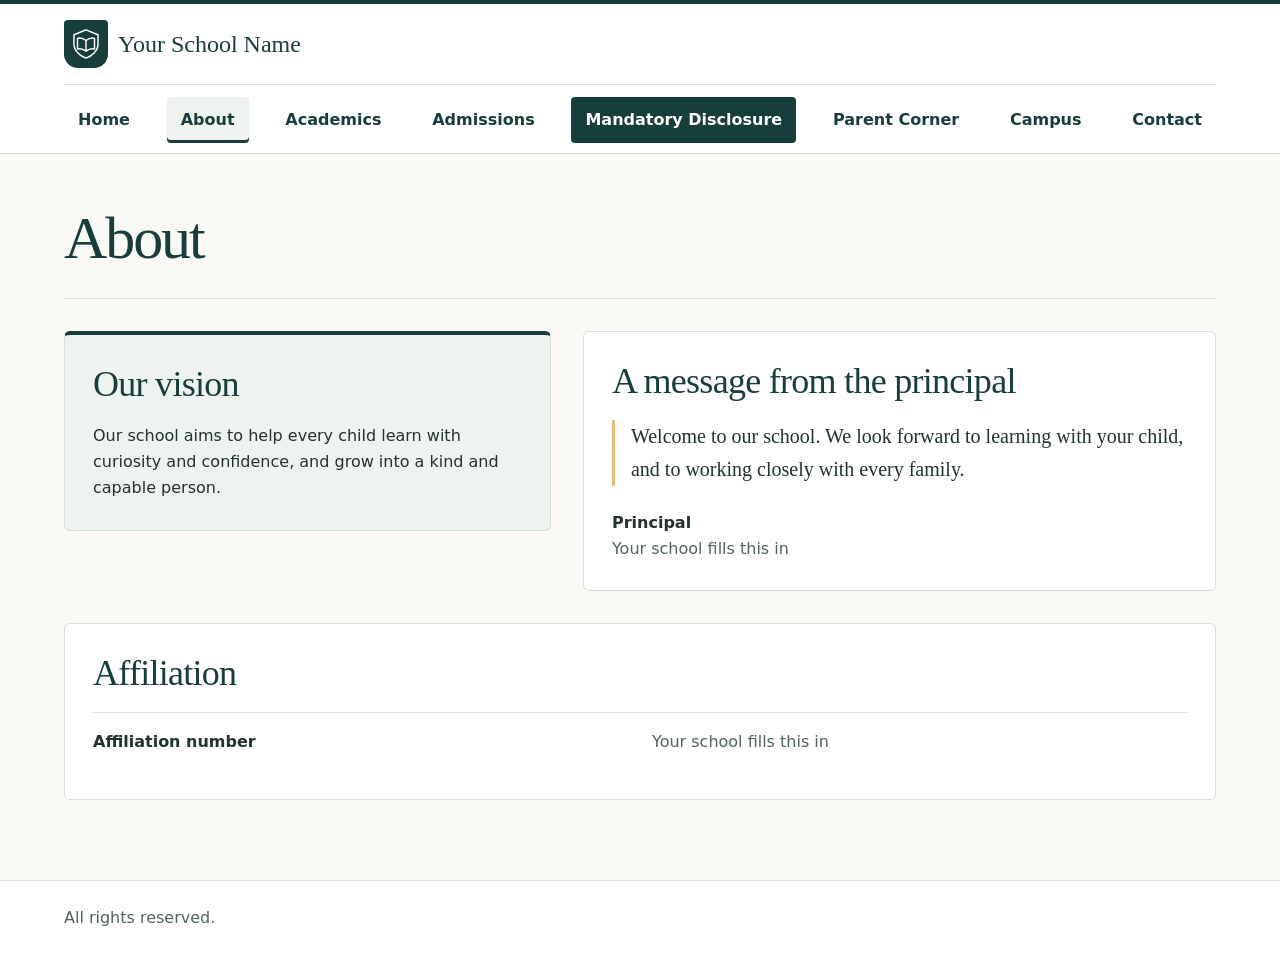
==== about.html @ 36d69636 "Add demo school website" ====
<!doctype html>
<html lang="en">
<head>
  <meta charset="utf-8">
  <meta name="viewport" content="width=device-width, initial-scale=1">
  <meta name="color-scheme" content="light">
  <title></title>
  <link rel="stylesheet" href="styles.css">
  <script src="site-content.js" defer></script>
  <script src="site-config.js" defer></script>
  <script src="site.js" defer></script>
</head>
<body data-page="about">
  <header id="site-header"></header>
  <main id="main-content" tabindex="-1"></main>
  <footer id="site-footer"></footer>
</body>
</html>
---- styles.css ----
* {
  box-sizing: border-box;
}

html {
  font-family: system-ui, -apple-system, BlinkMacSystemFont, "Segoe UI", sans-serif;
  font-size: 16px;
  -webkit-text-size-adjust: 100%;
  color-scheme: light;
}

body {
  margin: 0;
  min-width: 320px;
  min-height: 100vh;
  min-height: 100svh;
  display: flex;
  flex-direction: column;
  background: var(--background);
  color: var(--text);
  font-size: 1rem;
  line-height: 1.65;
}

[hidden] {
  display: none !important;
}

button, input, textarea {
  font: inherit;
}

button, a, summary, input, textarea {
  -webkit-tap-highlight-color: transparent;
}

button, summary {
  cursor: pointer;
}

a {
  color: var(--primary);
  text-underline-offset: 0.2em;
  text-decoration-thickness: 1px;
}

a:hover {
  text-decoration-thickness: 2px;
}

:focus-visible {
  outline: 3px solid var(--primary);
  outline-offset: 4px;
}

h1, h2, h3, h4, h5, p, blockquote, dl, dd {
  margin: 0;
}

h1, h2, h3, h4, h5 {
  color: var(--primary);
  line-height: 1.2;
  overflow-wrap: anywhere;
}

h1, h2 {
  font-family: Georgia, "Times New Roman", serif;
  font-weight: 400;
}

h1 {
  font-size: clamp(2.25rem, 5vw, 3.75rem);
  letter-spacing: -0.035em;
}

h2 {
  font-size: clamp(1.75rem, 3vw, 2.25rem);
  letter-spacing: -0.02em;
}

h3, h4, h5 {
  font-size: 1.25rem;
  font-weight: 650;
}

p {
  max-width: 66ch;
  overflow-wrap: anywhere;
}

svg {
  display: block;
  flex-shrink: 0;
}

.container {
  width: min(100% - 2rem, 72rem);
  margin-inline: auto;
}

.skip-link {
  position: fixed;
  z-index: 10;
  top: 0.5rem;
  left: 1rem;
  padding: 0.75rem 1rem;
  background: var(--surface);
  border: 2px solid var(--primary);
  transform: translateY(-160%);
}

.skip-link:focus {
  transform: translateY(0);
}

#site-header {
  background: var(--surface);
  border-top: 4px solid var(--primary);
  border-bottom: 1px solid var(--border);
}

.header-inner {
  display: flex;
  align-items: center;
  flex-wrap: wrap;
  justify-content: space-between;
  gap: 0.75rem;
  padding-block: 0.875rem;
}

.brand {
  display: flex;
  align-items: center;
  gap: 0.625rem;
  flex: 1;
  min-width: 0;
  min-height: 44px;
  text-decoration: none;
}

.brand:hover {
  text-decoration: none;
}

.brand-mark {
  display: grid;
  place-items: center;
  flex-shrink: 0;
  width: 44px;
  height: 48px;
  padding: 5px;
  background: var(--primary);
  border-radius: 4px 4px 14px 14px;
  color: var(--surface);
  font-weight: 700;
}

.brand-mark img {
  display: block;
  width: 100%;
  height: 100%;
  object-fit: contain;
}

.school-name {
  font-family: Georgia, "Times New Roman", serif;
  font-size: 1.125rem;
  line-height: 1.25;
  overflow-wrap: anywhere;
}

.menu-button {
  display: inline-flex;
  align-items: center;
  justify-content: center;
  gap: 0.5rem;
  flex-shrink: 0;
  min-height: 44px;
  padding: 0.5rem 0.625rem;
  background: var(--surface);
  border: 1px solid var(--border);
  border-radius: 4px;
  color: var(--primary);
}

.menu-button:hover {
  background: var(--soft);
}

.menu-button svg {
  width: 18px;
  height: 18px;
}

.site-navigation {
  flex-basis: 100%;
  padding-top: 0.75rem;
  border-top: 1px solid var(--border);
}

.nav-list {
  display: grid;
  gap: 0.25rem;
  margin: 0;
  padding: 0;
  list-style: none;
}

.nav-link {
  display: flex;
  align-items: center;
  min-height: 44px;
  padding: 0.625rem 0.75rem;
  border-radius: 4px;
  font-weight: 550;
  text-decoration: none;
}

.nav-link:hover, .nav-link[aria-current="page"] {
  background: var(--soft);
}

.nav-link[aria-current="page"] {
  box-shadow: inset 3px 0 var(--primary);
}

.nav-link.disclosure-link {
  background: var(--primary);
  color: var(--surface);
}

.nav-link.disclosure-link:hover {
  background: var(--primaryHover);
}

main {
  flex: 1;
  min-width: 0;
}

.page-shell {
  padding-block: 2.25rem 4rem;
}

.page-title {
  padding-bottom: 1.5rem;
  margin-bottom: 2rem;
  border-bottom: 1px solid var(--border);
}

.section-stack {
  display: grid;
  gap: 2rem;
  min-width: 0;
}

.section-heading {
  margin-bottom: 1rem;
}

.intro {
  margin-bottom: 2.5rem;
}

.hero {
  background: var(--soft);
  border-bottom: 1px solid var(--border);
}

.hero-inner {
  display: grid;
  gap: 2rem;
  padding-block: 2rem;
}

.hero-copy h1 {
  max-width: 13ch;
  font-size: clamp(2.5rem, 6vw, 4.5rem);
  line-height: 1.08;
}

.hero-copy p {
  margin-block: 1rem 1.5rem;
  max-width: 40ch;
  color: var(--muted);
  font-size: 1.0625rem;
  line-height: 1.6;
}

.button {
  display: inline-flex;
  align-items: center;
  justify-content: center;
  gap: 0.75rem;
  min-height: 56px;
  padding: 0.875rem 1.25rem;
  background: var(--primary);
  color: var(--surface);
  border: 1px solid var(--primary);
  border-radius: 4px;
  font-weight: 650;
  line-height: 1.4;
  text-decoration: none;
}

.button:hover {
  background: var(--primaryHover);
  border-color: var(--primaryHover);
  text-decoration: none;
}

.button svg, .text-link svg {
  width: 20px;
  height: 20px;
}

.hero .button {
  width: 100%;
}

.hero-art {
  display: none;
  align-self: center;
}

.hero-art svg {
  width: 100%;
  height: auto;
}

.home-links {
  padding-block: 2rem;
}

.quick-grid, .card-grid {
  display: grid;
  gap: 1rem;
}

.quick-link {
  display: flex;
  align-items: center;
  justify-content: space-between;
  gap: 1rem;
  min-height: 76px;
  padding: 1.25rem;
  background: var(--surface);
  border: 1px solid var(--border);
  border-radius: 6px;
  text-decoration: none;
  font-size: 1.125rem;
  font-weight: 600;
}

.quick-link:hover {
  border-color: var(--primary);
  background: var(--soft);
}

.quick-link svg {
  width: 24px;
  height: 24px;
}

.notices-strip {
  margin-bottom: 3rem;
  padding: 1.5rem;
  background: var(--surface);
  border-left: 4px solid var(--accent);
}

.notices-strip h2 {
  margin-bottom: 1rem;
  font-size: 1.5rem;
}

.notice-list {
  margin: 0;
  padding-left: 1.25rem;
}

.notice-list li {
  padding-block: 0.625rem;
  padding-left: 0.25rem;
}

.notice-list li::marker {
  color: var(--primary);
}

.panel {
  min-width: 0;
  padding: 1.5rem;
  border: 1px solid var(--border);
  border-radius: 6px;
  background: var(--surface);
}

.vision-panel {
  background: var(--soft);
  border-top: 4px solid var(--primary);
}

.principal-panel blockquote {
  padding-left: 1rem;
  border-left: 3px solid var(--accent);
  font-family: Georgia, "Times New Roman", serif;
  font-size: 1.25rem;
  line-height: 1.65;
}

.principal-details {
  margin-top: 1.5rem;
}

dt {
  font-weight: 650;
}

dd {
  color: var(--muted);
  overflow-wrap: anywhere;
}

.stage-list {
  display: grid;
  gap: 1rem;
}

.stage {
  border-left: 4px solid var(--accent);
}

.stage h3 {
  margin-bottom: 0.75rem;
}

.stage p, .card p {
  color: var(--muted);
}

.stream-section {
  margin-top: 2rem;
}

.stream-section h4 {
  margin-bottom: 1rem;
}

.card {
  display: flex;
  flex-direction: column;
  align-items: flex-start;
  min-width: 0;
  gap: 0.875rem;
  padding: 1.25rem;
  background: var(--surface);
  border: 1px solid var(--border);
  border-radius: 6px;
}

.stream-card {
  background: var(--soft);
}

.text-link {
  display: inline-flex;
  align-items: center;
  gap: 0.5rem;
  min-height: 44px;
  padding-block: 0.5rem;
  font-weight: 600;
}

.stream-card .text-link {
  margin-top: auto;
}

.cbse-link {
  margin-top: 1rem;
}

.admissions-layout {
  display: grid;
  gap: 2rem;
  align-items: start;
}

.steps-list {
  margin: 0;
  padding-left: 2rem;
}

.steps-list li {
  padding: 1rem 0 1rem 0.5rem;
  border-bottom: 1px solid var(--border);
}

.steps-list li:first-child {
  padding-top: 0;
}

.steps-list li::marker {
  color: var(--primary);
  font-weight: 700;
}

.form-note, .section-note {
  color: var(--muted);
  margin-bottom: 1.25rem;
}

.enquiry-form {
  display: grid;
  gap: 1.25rem;
}

.enquiry-form .form-note {
  margin: 0;
}

.field {
  display: grid;
  gap: 0.375rem;
  min-width: 0;
}

.field label {
  font-weight: 600;
}

.field input, .field textarea {
  width: 100%;
  min-width: 0;
  min-height: 48px;
  padding: 0.625rem 0.75rem;
  background: var(--surface);
  color: var(--text);
  border: 1px solid var(--muted);
  border-radius: 4px;
  line-height: 1.5;
}

.field textarea {
  min-height: 132px;
  resize: vertical;
}

.field [aria-invalid="true"] {
  border-color: var(--error);
}

.field-error {
  color: var(--error);
}

.thank-you {
  padding: 1.5rem;
  background: var(--soft);
  border-left: 4px solid var(--primary);
}

.disclosure-list {
  display: grid;
  gap: 1rem;
}

.disclosure-section {
  min-width: 0;
  background: var(--surface);
  border: 1px solid var(--border);
  border-radius: 6px;
}

.disclosure-section summary {
  display: flex;
  align-items: center;
  justify-content: space-between;
  gap: 1rem;
  min-height: 76px;
  padding: 1.125rem;
  border-radius: 6px;
  color: var(--primary);
  list-style: none;
}

.disclosure-section summary::-webkit-details-marker {
  display: none;
}

.disclosure-section summary:hover {
  background: var(--soft);
}

.disclosure-title {
  font-weight: 650;
}

.disclosure-action {
  display: flex;
  align-items: center;
  gap: 0.5rem;
  flex-shrink: 0;
}

.disclosure-action svg {
  width: 18px;
  height: 18px;
}

.disclosure-section[open] .disclosure-action svg {
  transform: rotate(180deg);
}

.disclosure-rows {
  padding: 0 1.125rem 0.5rem;
}

.data-row {
  display: grid;
  gap: 0.375rem;
  padding-block: 1rem;
  border-top: 1px solid var(--border);
}

.parent-top {
  display: grid;
  gap: 2rem;
  align-items: start;
  margin-bottom: 2rem;
}

.calendar-columns, .calendar-row {
  display: grid;
  grid-template-columns: minmax(0, 1fr) minmax(0, 2fr);
  gap: 1rem;
  padding: 0.75rem;
}

.calendar-columns {
  background: var(--soft);
  font-weight: 650;
}

.calendar-list {
  margin: 0;
  padding: 0;
  list-style: none;
}

.calendar-row {
  border-bottom: 1px solid var(--border);
}

.table-box {
  width: 100%;
  overflow-x: auto;
  border: 1px solid var(--border);
  border-radius: 6px;
  background: var(--surface);
  -webkit-overflow-scrolling: touch;
}

.fee-table {
  width: 100%;
  min-width: 540px;
  border-collapse: collapse;
  text-align: left;
}

.fee-table th, .fee-table td {
  padding: 1rem 1.25rem;
  border-bottom: 1px solid var(--border);
}

.fee-table thead {
  background: var(--soft);
  color: var(--primary);
}

.fee-table tbody th {
  font-weight: 550;
}

.fee-table tbody tr:last-child > * {
  border-bottom: 0;
}

.facility-icon {
  display: grid;
  place-items: center;
  width: 56px;
  height: 56px;
  margin-bottom: 0.5rem;
  background: var(--soft);
  border-radius: 50%;
  color: var(--primary);
}

.facility-icon svg {
  width: 28px;
  height: 28px;
}

.contact-details {
  max-width: 48rem;
}

.contact-details .data-row:first-child {
  border-top: 0;
  padding-top: 0;
}

#site-footer {
  border-top: 1px solid var(--border);
  background: var(--surface);
  color: var(--muted);
}

.footer-inner {
  padding-block: 1.5rem;
}

@media (min-width: 40rem) {
  .container {
    width: min(100% - 3rem, 72rem);
  }

  .school-name {
    font-size: 1.5rem;
  }

  .hero-inner {
    padding-block: 3rem;
  }

  .hero .button {
    width: auto;
  }

  .quick-grid, .campus-grid {
    grid-template-columns: repeat(3, minmax(0, 1fr));
  }

  .data-row {
    grid-template-columns: minmax(0, 1fr) minmax(0, 1fr);
    gap: 1.5rem;
  }

  .panel, .card {
    padding: 1.75rem;
  }

  .page-shell {
    padding-block: 3rem 5rem;
  }

  .disclosure-section summary {
    padding: 1.5rem;
  }

  .disclosure-rows {
    padding-inline: 1.5rem;
  }
}

@media (min-width: 64rem) {
  .header-inner {
    padding-block: 1rem 0.625rem;
    gap: 1rem;
  }

  .nav-list {
    display: flex;
    justify-content: space-between;
    flex-wrap: wrap;
    gap: 0.25rem;
  }

  .nav-link {
    padding-inline: 0.875rem;
  }

  .nav-link[aria-current="page"] {
    box-shadow: inset 0 -3px var(--primary);
  }

  .hero-inner {
    grid-template-columns: 1.15fr 1fr;
    align-items: center;
    gap: 3rem;
    padding-block: 4rem;
  }

  .hero-art {
    display: block;
  }

  .home-links {
    padding-block: 3rem;
  }

  .notices-strip {
    display: grid;
    grid-template-columns: auto 1fr;
    align-items: start;
    gap: 2rem;
  }

  .notices-strip h2 {
    margin: 0;
    padding-top: 0.625rem;
  }

  .notices-strip .notice-list {
    display: grid;
    grid-template-columns: repeat(3, minmax(0, 1fr));
    gap: 1.5rem;
  }

  .about-layout {
    grid-template-columns: 1fr 1.3fr;
    align-items: start;
  }

  .about-layout .affiliation-panel {
    grid-column: 1 / -1;
  }

  .stream-grid {
    grid-template-columns: repeat(3, minmax(0, 1fr));
  }

  .admissions-layout, .parent-top {
    grid-template-columns: 1fr 1fr;
    gap: 3rem;
  }

  .campus-grid {
    gap: 1.5rem;
  }
}
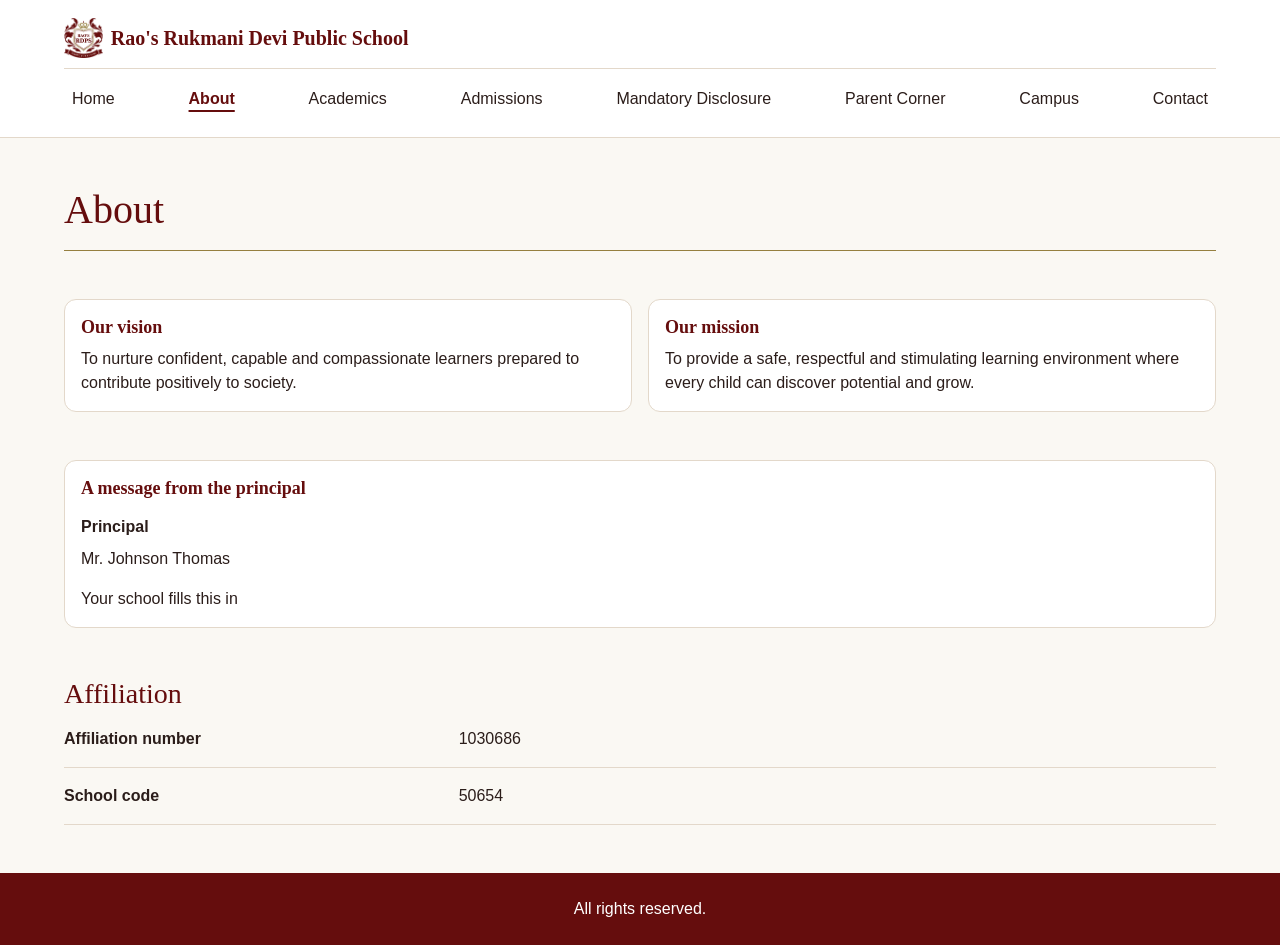
==== commit 0f77c59a: "Publish RDPS v3: real school data, logo as school-logo.svg" ====
--- a/about.html
+++ b/about.html
@@ -11,8 +11,8 @@
   <script src="site.js" defer></script>
 </head>
 <body data-page="about">
-  <header id="site-header"></header>
-  <main id="main-content" tabindex="-1"></main>
-  <footer id="site-footer"></footer>
+  <header id="site-header" class="site-header"></header>
+  <main id="main-content" class="site-main" tabindex="-1"></main>
+  <footer id="site-footer" class="site-footer"></footer>
 </body>
 </html>
--- a/styles.css
+++ b/styles.css
@@ -3,45 +3,46 @@
 }
 
 html {
-  font-family: system-ui, -apple-system, BlinkMacSystemFont, "Segoe UI", sans-serif;
+  font-family: -apple-system, "Segoe UI", Roboto, "Helvetica Neue", Arial, sans-serif;
   font-size: 16px;
   -webkit-text-size-adjust: 100%;
   color-scheme: light;
+  scroll-padding-top: 6rem;
 }
 
 body {
-  margin: 0;
+  display: flex;
+  flex-direction: column;
   min-width: 320px;
   min-height: 100vh;
   min-height: 100svh;
-  display: flex;
-  flex-direction: column;
+  margin: 0;
   background: var(--background);
   color: var(--text);
   font-size: 1rem;
-  line-height: 1.65;
+  line-height: 1.5;
 }
 
 [hidden] {
   display: none !important;
 }
 
-button, input, textarea {
+button,
+input,
+textarea {
   font: inherit;
 }
 
-button, a, summary, input, textarea {
-  -webkit-tap-highlight-color: transparent;
-}
-
-button, summary {
+button,
+summary {
   cursor: pointer;
 }
 
 a {
   color: var(--primary);
+  text-decoration-thickness: 1px;
   text-underline-offset: 0.2em;
-  text-decoration-thickness: 1px;
+  overflow-wrap: anywhere;
 }
 
 a:hover {
@@ -53,34 +54,44 @@
   outline-offset: 4px;
 }
 
-h1, h2, h3, h4, h5, p, blockquote, dl, dd {
+h1,
+h2,
+h3,
+p,
+dl,
+dd {
   margin: 0;
 }
 
-h1, h2, h3, h4, h5 {
-  color: var(--primary);
+h1,
+h2,
+h3,
+.school-name {
+  font-family: Georgia, "Iowan Old Style", "Times New Roman", serif;
+  color: var(--primary);
+}
+
+h1,
+h2,
+h3 {
+  line-height: 1.25;
+  overflow-wrap: anywhere;
+}
+
+h1 {
+  font-size: 1.875rem;
+  font-weight: 400;
   line-height: 1.2;
-  overflow-wrap: anywhere;
-}
-
-h1, h2 {
-  font-family: Georgia, "Times New Roman", serif;
+}
+
+h2 {
+  font-size: 1.375rem;
   font-weight: 400;
 }
 
-h1 {
-  font-size: clamp(2.25rem, 5vw, 3.75rem);
-  letter-spacing: -0.035em;
-}
-
-h2 {
-  font-size: clamp(1.75rem, 3vw, 2.25rem);
-  letter-spacing: -0.02em;
-}
-
-h3, h4, h5 {
-  font-size: 1.25rem;
-  font-weight: 650;
+h3 {
+  font-size: 1.125rem;
+  font-weight: 700;
 }
 
 p {
@@ -88,98 +99,102 @@
   overflow-wrap: anywhere;
 }
 
-svg {
+svg,
+img {
   display: block;
   flex-shrink: 0;
 }
 
 .container {
-  width: min(100% - 2rem, 72rem);
+  width: 100%;
+  max-width: 76rem;
   margin-inline: auto;
+  padding-inline: 1rem;
+}
+
+.visually-hidden {
+  position: absolute;
+  width: 1px;
+  height: 1px;
+  margin: -1px;
+  padding: 0;
+  overflow: hidden;
+  clip-path: inset(50%);
+  white-space: nowrap;
+  border: 0;
 }
 
 .skip-link {
   position: fixed;
-  z-index: 10;
+  z-index: 20;
   top: 0.5rem;
   left: 1rem;
+  display: flex;
+  align-items: center;
+  min-height: 44px;
   padding: 0.75rem 1rem;
-  background: var(--surface);
-  border: 2px solid var(--primary);
-  transform: translateY(-160%);
+  border: 1px solid var(--primary);
+  border-radius: 0.5rem;
+  background: var(--surface);
+  transform: translateY(-200%);
 }
 
 .skip-link:focus {
   transform: translateY(0);
 }
 
-#site-header {
-  background: var(--surface);
-  border-top: 4px solid var(--primary);
+.site-header {
+  position: sticky;
+  z-index: 10;
+  top: 0;
   border-bottom: 1px solid var(--border);
+  background: var(--surface);
 }
 
 .header-inner {
-  display: flex;
-  align-items: center;
-  flex-wrap: wrap;
-  justify-content: space-between;
-  gap: 0.75rem;
-  padding-block: 0.875rem;
+  display: grid;
+  grid-template-columns: minmax(0, 1fr) auto;
+  align-items: center;
+  gap: 1rem 0.5rem;
+  padding-block: 1rem;
 }
 
 .brand {
   display: flex;
   align-items: center;
-  gap: 0.625rem;
-  flex: 1;
+  gap: 0.5rem;
   min-width: 0;
   min-height: 44px;
+  width: fit-content;
+  max-width: 100%;
   text-decoration: none;
 }
 
-.brand:hover {
-  text-decoration: none;
-}
-
-.brand-mark {
-  display: grid;
-  place-items: center;
-  flex-shrink: 0;
-  width: 44px;
-  height: 48px;
-  padding: 5px;
-  background: var(--primary);
-  border-radius: 4px 4px 14px 14px;
-  color: var(--surface);
+.brand-logo {
+  width: auto;
+  height: 40px;
+  aspect-ratio: 325 / 336;
+  object-fit: contain;
+}
+
+.school-name {
+  max-width: 13rem;
+  font-size: 1rem;
   font-weight: 700;
-}
-
-.brand-mark img {
-  display: block;
-  width: 100%;
-  height: 100%;
-  object-fit: contain;
-}
-
-.school-name {
-  font-family: Georgia, "Times New Roman", serif;
-  font-size: 1.125rem;
   line-height: 1.25;
-  overflow-wrap: anywhere;
+  text-wrap: balance;
 }
 
 .menu-button {
   display: inline-flex;
   align-items: center;
   justify-content: center;
-  gap: 0.5rem;
-  flex-shrink: 0;
+  min-width: 44px;
   min-height: 44px;
-  padding: 0.5rem 0.625rem;
-  background: var(--surface);
-  border: 1px solid var(--border);
-  border-radius: 4px;
+  padding: 0.5rem;
+  border: 1px solid var(--primary);
+  border-radius: 0.5rem;
+  background: var(--surface);
   color: var(--primary);
 }
 
@@ -188,19 +203,22 @@
 }
 
 .menu-button svg {
-  width: 18px;
-  height: 18px;
+  width: 24px;
+  height: 24px;
 }
 
 .site-navigation {
-  flex-basis: 100%;
-  padding-top: 0.75rem;
+  grid-column: 1 / -1;
+  min-width: 0;
+  max-height: calc(100vh - 7rem);
+  max-height: calc(100svh - 7rem);
+  overflow-y: auto;
   border-top: 1px solid var(--border);
+  padding-top: 0.5rem;
 }
 
 .nav-list {
   display: grid;
-  gap: 0.25rem;
   margin: 0;
   padding: 0;
   list-style: none;
@@ -210,129 +228,149 @@
   display: flex;
   align-items: center;
   min-height: 44px;
-  padding: 0.625rem 0.75rem;
-  border-radius: 4px;
-  font-weight: 550;
+  padding: 0.5rem;
+  color: var(--text);
   text-decoration: none;
 }
 
-.nav-link:hover, .nav-link[aria-current="page"] {
+.nav-link:hover {
   background: var(--soft);
+  color: var(--primary);
 }
 
 .nav-link[aria-current="page"] {
-  box-shadow: inset 3px 0 var(--primary);
-}
-
-.nav-link.disclosure-link {
+  color: var(--primary);
+  font-weight: 700;
+  text-decoration: underline;
+  text-decoration-thickness: 2px;
+  text-underline-offset: 0.375em;
+}
+
+.site-main {
+  flex: 1;
+  min-width: 0;
+}
+
+.page-shell {
+  display: grid;
+  gap: 2rem;
+  padding-block: 2rem;
+}
+
+.page-shell > *,
+.card-grid > * {
+  min-width: 0;
+}
+
+.page-title {
+  border-bottom: 1px solid var(--accent);
+  padding-bottom: 1rem;
+}
+
+.section-heading {
+  margin-bottom: 1rem;
+}
+
+.hero {
+  background: var(--background);
+}
+
+.hero-inner {
+  display: grid;
+  justify-items: center;
+  gap: 1rem;
+  max-width: 46rem;
+  margin-inline: auto;
+  text-align: center;
+}
+
+.eyebrow {
+  color: var(--muted);
+  color: color-mix(in srgb, var(--accent) 70%, var(--text) 30%);
+  font-size: 1rem;
+  font-weight: 600;
+  letter-spacing: 0.1em;
+  text-transform: uppercase;
+}
+
+.hero-inner h1 {
+  max-width: 24ch;
+  text-wrap: balance;
+}
+
+.hero-tagline {
+  max-width: 58ch;
+}
+
+.card,
+.callout {
+  min-width: 0;
+  border: 1px solid var(--border);
+  border-radius: 0.75rem;
+  padding: 1rem;
+  background: var(--surface);
+}
+
+.card > .section-heading {
+  margin-bottom: 0.5rem;
+  font-size: 1.125rem;
+  font-weight: 700;
+}
+
+.hero-logo-card {
+  width: fit-content;
+  background: var(--surface);
+}
+
+.hero-logo {
+  width: 120px;
+  height: auto;
+  aspect-ratio: 325 / 336;
+  object-fit: contain;
+}
+
+.button {
+  display: inline-flex;
+  align-items: center;
+  justify-content: center;
+  gap: 0.5rem;
+  width: 100%;
+  min-width: 44px;
+  min-height: 44px;
+  padding: 0.75rem 1rem;
+  border: 1px solid var(--primary);
+  border-radius: 0.5rem;
   background: var(--primary);
   color: var(--surface);
-}
-
-.nav-link.disclosure-link:hover {
+  font-weight: 600;
+  line-height: 1.5;
+  text-align: center;
+  text-decoration: none;
+}
+
+.button:hover {
+  border-color: var(--primaryHover);
   background: var(--primaryHover);
-}
-
-main {
-  flex: 1;
-  min-width: 0;
-}
-
-.page-shell {
-  padding-block: 2.25rem 4rem;
-}
-
-.page-title {
-  padding-bottom: 1.5rem;
-  margin-bottom: 2rem;
-  border-bottom: 1px solid var(--border);
-}
-
-.section-stack {
-  display: grid;
-  gap: 2rem;
-  min-width: 0;
-}
-
-.section-heading {
-  margin-bottom: 1rem;
-}
-
-.intro {
-  margin-bottom: 2.5rem;
-}
-
-.hero {
+  text-decoration: none;
+}
+
+.button svg {
+  width: 24px;
+  height: 24px;
+}
+
+.button-secondary {
+  background: var(--surface);
+  color: var(--primary);
+}
+
+.button-secondary:hover {
   background: var(--soft);
-  border-bottom: 1px solid var(--border);
-}
-
-.hero-inner {
-  display: grid;
-  gap: 2rem;
-  padding-block: 2rem;
-}
-
-.hero-copy h1 {
-  max-width: 13ch;
-  font-size: clamp(2.5rem, 6vw, 4.5rem);
-  line-height: 1.08;
-}
-
-.hero-copy p {
-  margin-block: 1rem 1.5rem;
-  max-width: 40ch;
-  color: var(--muted);
-  font-size: 1.0625rem;
-  line-height: 1.6;
-}
-
-.button {
-  display: inline-flex;
-  align-items: center;
-  justify-content: center;
-  gap: 0.75rem;
-  min-height: 56px;
-  padding: 0.875rem 1.25rem;
-  background: var(--primary);
-  color: var(--surface);
-  border: 1px solid var(--primary);
-  border-radius: 4px;
-  font-weight: 650;
-  line-height: 1.4;
-  text-decoration: none;
-}
-
-.button:hover {
-  background: var(--primaryHover);
-  border-color: var(--primaryHover);
-  text-decoration: none;
-}
-
-.button svg, .text-link svg {
-  width: 20px;
-  height: 20px;
-}
-
-.hero .button {
-  width: 100%;
-}
-
-.hero-art {
-  display: none;
-  align-self: center;
-}
-
-.hero-art svg {
-  width: 100%;
-  height: auto;
-}
-
-.home-links {
-  padding-block: 2rem;
-}
-
-.quick-grid, .card-grid {
+  color: var(--primaryHover);
+}
+
+.card-grid,
+.quick-grid {
   display: grid;
   gap: 1rem;
 }
@@ -342,186 +380,107 @@
   align-items: center;
   justify-content: space-between;
   gap: 1rem;
-  min-height: 76px;
-  padding: 1.25rem;
-  background: var(--surface);
-  border: 1px solid var(--border);
-  border-radius: 6px;
+  min-height: 64px;
+  font-family: Georgia, "Iowan Old Style", "Times New Roman", serif;
+  font-size: 1.125rem;
+  font-weight: 700;
   text-decoration: none;
-  font-size: 1.125rem;
-  font-weight: 600;
 }
 
 .quick-link:hover {
   border-color: var(--primary);
-  background: var(--soft);
 }
 
 .quick-link svg {
   width: 24px;
   height: 24px;
-}
-
-.notices-strip {
-  margin-bottom: 3rem;
-  padding: 1.5rem;
-  background: var(--surface);
-  border-left: 4px solid var(--accent);
-}
-
-.notices-strip h2 {
-  margin-bottom: 1rem;
-  font-size: 1.5rem;
+  color: var(--accent);
+}
+
+.callout {
+  background: var(--soft);
+}
+
+.callout p + p {
+  margin-top: 1rem;
 }
 
 .notice-list {
+  display: grid;
+  gap: 0.5rem;
   margin: 0;
-  padding-left: 1.25rem;
-}
-
-.notice-list li {
-  padding-block: 0.625rem;
-  padding-left: 0.25rem;
+  padding-left: 1.5rem;
+  overflow-wrap: anywhere;
 }
 
 .notice-list li::marker {
   color: var(--primary);
 }
 
-.panel {
-  min-width: 0;
-  padding: 1.5rem;
-  border: 1px solid var(--border);
-  border-radius: 6px;
-  background: var(--surface);
-}
-
-.vision-panel {
-  background: var(--soft);
-  border-top: 4px solid var(--primary);
-}
-
-.principal-panel blockquote {
-  padding-left: 1rem;
-  border-left: 3px solid var(--accent);
-  font-family: Georgia, "Times New Roman", serif;
-  font-size: 1.25rem;
-  line-height: 1.65;
-}
-
 .principal-details {
-  margin-top: 1.5rem;
+  display: grid;
+  gap: 0.5rem;
+  margin-block: 1rem;
 }
 
 dt {
-  font-weight: 650;
+  font-weight: 600;
 }
 
 dd {
-  color: var(--muted);
+  min-width: 0;
   overflow-wrap: anywhere;
 }
 
-.stage-list {
-  display: grid;
-  gap: 1rem;
-}
-
-.stage {
-  border-left: 4px solid var(--accent);
-}
-
-.stage h3 {
-  margin-bottom: 0.75rem;
-}
-
-.stage p, .card p {
-  color: var(--muted);
-}
-
-.stream-section {
-  margin-top: 2rem;
-}
-
-.stream-section h4 {
-  margin-bottom: 1rem;
-}
-
-.card {
+.data-row {
+  display: grid;
+  gap: 0.5rem;
+  border-bottom: 1px solid var(--border);
+  padding-block: 1rem;
+}
+
+.data-row:first-child {
+  padding-top: 0;
+}
+
+.resource-links,
+.button-row {
   display: flex;
   flex-direction: column;
   align-items: flex-start;
-  min-width: 0;
-  gap: 0.875rem;
-  padding: 1.25rem;
-  background: var(--surface);
-  border: 1px solid var(--border);
-  border-radius: 6px;
-}
-
-.stream-card {
-  background: var(--soft);
+  gap: 1rem;
+  margin-top: 1rem;
 }
 
 .text-link {
   display: inline-flex;
   align-items: center;
-  gap: 0.5rem;
+  width: fit-content;
+  max-width: 100%;
+  min-width: 44px;
   min-height: 44px;
   padding-block: 0.5rem;
-  font-weight: 600;
-}
-
-.stream-card .text-link {
-  margin-top: auto;
-}
-
-.cbse-link {
-  margin-top: 1rem;
-}
-
-.admissions-layout {
-  display: grid;
-  gap: 2rem;
-  align-items: start;
-}
-
-.steps-list {
-  margin: 0;
-  padding-left: 2rem;
-}
-
-.steps-list li {
-  padding: 1rem 0 1rem 0.5rem;
-  border-bottom: 1px solid var(--border);
-}
-
-.steps-list li:first-child {
-  padding-top: 0;
-}
-
-.steps-list li::marker {
-  color: var(--primary);
-  font-weight: 700;
-}
-
-.form-note, .section-note {
+}
+
+.enquiry-section,
+.contact-details {
+  width: 100%;
+  max-width: 48rem;
+}
+
+.section-note {
+  margin-bottom: 1rem;
   color: var(--muted);
-  margin-bottom: 1.25rem;
 }
 
 .enquiry-form {
   display: grid;
-  gap: 1.25rem;
-}
-
-.enquiry-form .form-note {
-  margin: 0;
+  gap: 1rem;
 }
 
 .field {
   display: grid;
-  gap: 0.375rem;
+  gap: 0.5rem;
   min-width: 0;
 }
 
@@ -529,20 +488,22 @@
   font-weight: 600;
 }
 
-.field input, .field textarea {
+.field input,
+.field textarea {
   width: 100%;
   min-width: 0;
   min-height: 48px;
-  padding: 0.625rem 0.75rem;
+  border: 1px solid var(--muted);
+  border-radius: 0.5rem;
+  padding: 0.5rem 1rem;
   background: var(--surface);
   color: var(--text);
-  border: 1px solid var(--muted);
-  border-radius: 4px;
+  font-size: 1rem;
   line-height: 1.5;
 }
 
 .field textarea {
-  min-height: 132px;
+  min-height: 144px;
   resize: vertical;
 }
 
@@ -555,9 +516,10 @@
 }
 
 .thank-you {
-  padding: 1.5rem;
+  border: 1px solid var(--border);
+  border-radius: 0.75rem;
+  padding: 1rem;
   background: var(--soft);
-  border-left: 4px solid var(--primary);
 }
 
 .disclosure-list {
@@ -567,9 +529,9 @@
 
 .disclosure-section {
   min-width: 0;
-  background: var(--surface);
   border: 1px solid var(--border);
-  border-radius: 6px;
+  border-radius: 0.75rem;
+  background: var(--surface);
 }
 
 .disclosure-section summary {
@@ -577,9 +539,9 @@
   align-items: center;
   justify-content: space-between;
   gap: 1rem;
-  min-height: 76px;
-  padding: 1.125rem;
-  border-radius: 6px;
+  min-height: 64px;
+  border-radius: 0.75rem;
+  padding: 1rem;
   color: var(--primary);
   list-style: none;
 }
@@ -588,24 +550,32 @@
   display: none;
 }
 
+.disclosure-section summary::marker {
+  content: "";
+}
+
 .disclosure-section summary:hover {
   background: var(--soft);
 }
 
 .disclosure-title {
-  font-weight: 650;
+  min-width: 0;
+  font-family: Georgia, "Iowan Old Style", "Times New Roman", serif;
+  font-size: 1.125rem;
+  font-weight: 700;
+  overflow-wrap: anywhere;
 }
 
 .disclosure-action {
-  display: flex;
+  display: inline-flex;
   align-items: center;
   gap: 0.5rem;
   flex-shrink: 0;
 }
 
 .disclosure-action svg {
-  width: 18px;
-  height: 18px;
+  width: 16px;
+  height: 16px;
 }
 
 .disclosure-section[open] .disclosure-action svg {
@@ -613,230 +583,156 @@
 }
 
 .disclosure-rows {
-  padding: 0 1.125rem 0.5rem;
-}
-
-.data-row {
-  display: grid;
-  gap: 0.375rem;
-  padding-block: 1rem;
+  padding-inline: 1rem;
+}
+
+.disclosure-rows .data-row:first-child {
   border-top: 1px solid var(--border);
-}
-
-.parent-top {
-  display: grid;
-  gap: 2rem;
-  align-items: start;
-  margin-bottom: 2rem;
-}
-
-.calendar-columns, .calendar-row {
-  display: grid;
-  grid-template-columns: minmax(0, 1fr) minmax(0, 2fr);
-  gap: 1rem;
-  padding: 0.75rem;
-}
-
-.calendar-columns {
-  background: var(--soft);
-  font-weight: 650;
-}
-
-.calendar-list {
-  margin: 0;
-  padding: 0;
-  list-style: none;
-}
-
-.calendar-row {
-  border-bottom: 1px solid var(--border);
+  padding-top: 1rem;
+}
+
+.disclosure-rows .data-row:last-child {
+  border-bottom: 0;
 }
 
 .table-box {
   width: 100%;
+  min-width: 0;
   overflow-x: auto;
+  overscroll-behavior-inline: contain;
   border: 1px solid var(--border);
-  border-radius: 6px;
-  background: var(--surface);
-  -webkit-overflow-scrolling: touch;
-}
-
-.fee-table {
+  border-radius: 0.75rem;
+  background: var(--surface);
+}
+
+.data-table {
   width: 100%;
-  min-width: 540px;
   border-collapse: collapse;
   text-align: left;
 }
 
-.fee-table th, .fee-table td {
-  padding: 1rem 1.25rem;
+.calendar-table {
+  min-width: 24rem;
+}
+
+.fee-table {
+  min-width: 34rem;
+}
+
+.data-table th,
+.data-table td {
   border-bottom: 1px solid var(--border);
-}
-
-.fee-table thead {
+  padding: 1rem;
+  vertical-align: top;
+}
+
+.data-table thead {
   background: var(--soft);
   color: var(--primary);
 }
 
-.fee-table tbody th {
-  font-weight: 550;
-}
-
-.fee-table tbody tr:last-child > * {
+.data-table tbody th {
+  font-weight: 400;
+}
+
+.data-table tbody tr:last-child > * {
   border-bottom: 0;
 }
 
-.facility-icon {
-  display: grid;
-  place-items: center;
-  width: 56px;
-  height: 56px;
-  margin-bottom: 0.5rem;
-  background: var(--soft);
-  border-radius: 50%;
-  color: var(--primary);
-}
-
-.facility-icon svg {
-  width: 28px;
-  height: 28px;
-}
-
-.contact-details {
-  max-width: 48rem;
-}
-
-.contact-details .data-row:first-child {
-  border-top: 0;
-  padding-top: 0;
-}
-
-#site-footer {
-  border-top: 1px solid var(--border);
-  background: var(--surface);
-  color: var(--muted);
+.site-footer {
+  padding: 1.5rem;
+  background: var(--primary);
+  color: var(--surface);
+  text-align: center;
 }
 
 .footer-inner {
-  padding-block: 1.5rem;
-}
-
-@media (min-width: 40rem) {
+  padding: 0;
+}
+
+.footer-inner p {
+  max-width: none;
+}
+
+@media (min-width: 48rem) {
   .container {
-    width: min(100% - 3rem, 72rem);
+    padding-inline: 2rem;
+  }
+
+  h1 {
+    font-size: 2.5rem;
+  }
+
+  h2 {
+    font-size: 1.75rem;
+  }
+
+  .page-shell {
+    gap: 3rem;
+    padding-block: 3rem;
   }
 
   .school-name {
-    font-size: 1.5rem;
-  }
-
-  .hero-inner {
-    padding-block: 3rem;
+    max-width: none;
+    font-size: 1.25rem;
+  }
+
+  .two-column {
+    grid-template-columns: repeat(2, minmax(0, 1fr));
+  }
+
+  .three-column,
+  .quick-grid {
+    grid-template-columns: repeat(3, minmax(0, 1fr));
+  }
+
+  .button {
+    width: auto;
+    justify-self: start;
   }
 
   .hero .button {
-    width: auto;
-  }
-
-  .quick-grid, .campus-grid {
-    grid-template-columns: repeat(3, minmax(0, 1fr));
+    justify-self: center;
   }
 
   .data-row {
-    grid-template-columns: minmax(0, 1fr) minmax(0, 1fr);
-    gap: 1.5rem;
-  }
-
-  .panel, .card {
-    padding: 1.75rem;
-  }
-
-  .page-shell {
-    padding-block: 3rem 5rem;
-  }
-
-  .disclosure-section summary {
-    padding: 1.5rem;
-  }
-
-  .disclosure-rows {
-    padding-inline: 1.5rem;
+    grid-template-columns: minmax(0, 1fr) minmax(0, 2fr);
+    gap: 1rem;
+  }
+
+  .resource-links,
+  .button-row {
+    flex-direction: row;
+    flex-wrap: wrap;
+  }
+
+  .footer-inner {
+    padding: 0;
   }
 }
 
 @media (min-width: 64rem) {
+  html {
+    scroll-padding-top: 10rem;
+  }
+
   .header-inner {
-    padding-block: 1rem 0.625rem;
-    gap: 1rem;
+    grid-template-columns: minmax(0, 1fr);
+    gap: 0.5rem;
+  }
+
+  .site-navigation {
+    max-height: none;
+    overflow: visible;
   }
 
   .nav-list {
     display: flex;
     justify-content: space-between;
-    flex-wrap: wrap;
-    gap: 0.25rem;
+    gap: 0.5rem;
   }
 
   .nav-link {
-    padding-inline: 0.875rem;
-  }
-
-  .nav-link[aria-current="page"] {
-    box-shadow: inset 0 -3px var(--primary);
-  }
-
-  .hero-inner {
-    grid-template-columns: 1.15fr 1fr;
-    align-items: center;
-    gap: 3rem;
-    padding-block: 4rem;
-  }
-
-  .hero-art {
-    display: block;
-  }
-
-  .home-links {
-    padding-block: 3rem;
-  }
-
-  .notices-strip {
-    display: grid;
-    grid-template-columns: auto 1fr;
-    align-items: start;
-    gap: 2rem;
-  }
-
-  .notices-strip h2 {
-    margin: 0;
-    padding-top: 0.625rem;
-  }
-
-  .notices-strip .notice-list {
-    display: grid;
-    grid-template-columns: repeat(3, minmax(0, 1fr));
-    gap: 1.5rem;
-  }
-
-  .about-layout {
-    grid-template-columns: 1fr 1.3fr;
-    align-items: start;
-  }
-
-  .about-layout .affiliation-panel {
-    grid-column: 1 / -1;
-  }
-
-  .stream-grid {
-    grid-template-columns: repeat(3, minmax(0, 1fr));
-  }
-
-  .admissions-layout, .parent-top {
-    grid-template-columns: 1fr 1fr;
-    gap: 3rem;
-  }
-
-  .campus-grid {
-    gap: 1.5rem;
-  }
-}
+    white-space: nowrap;
+  }
+}
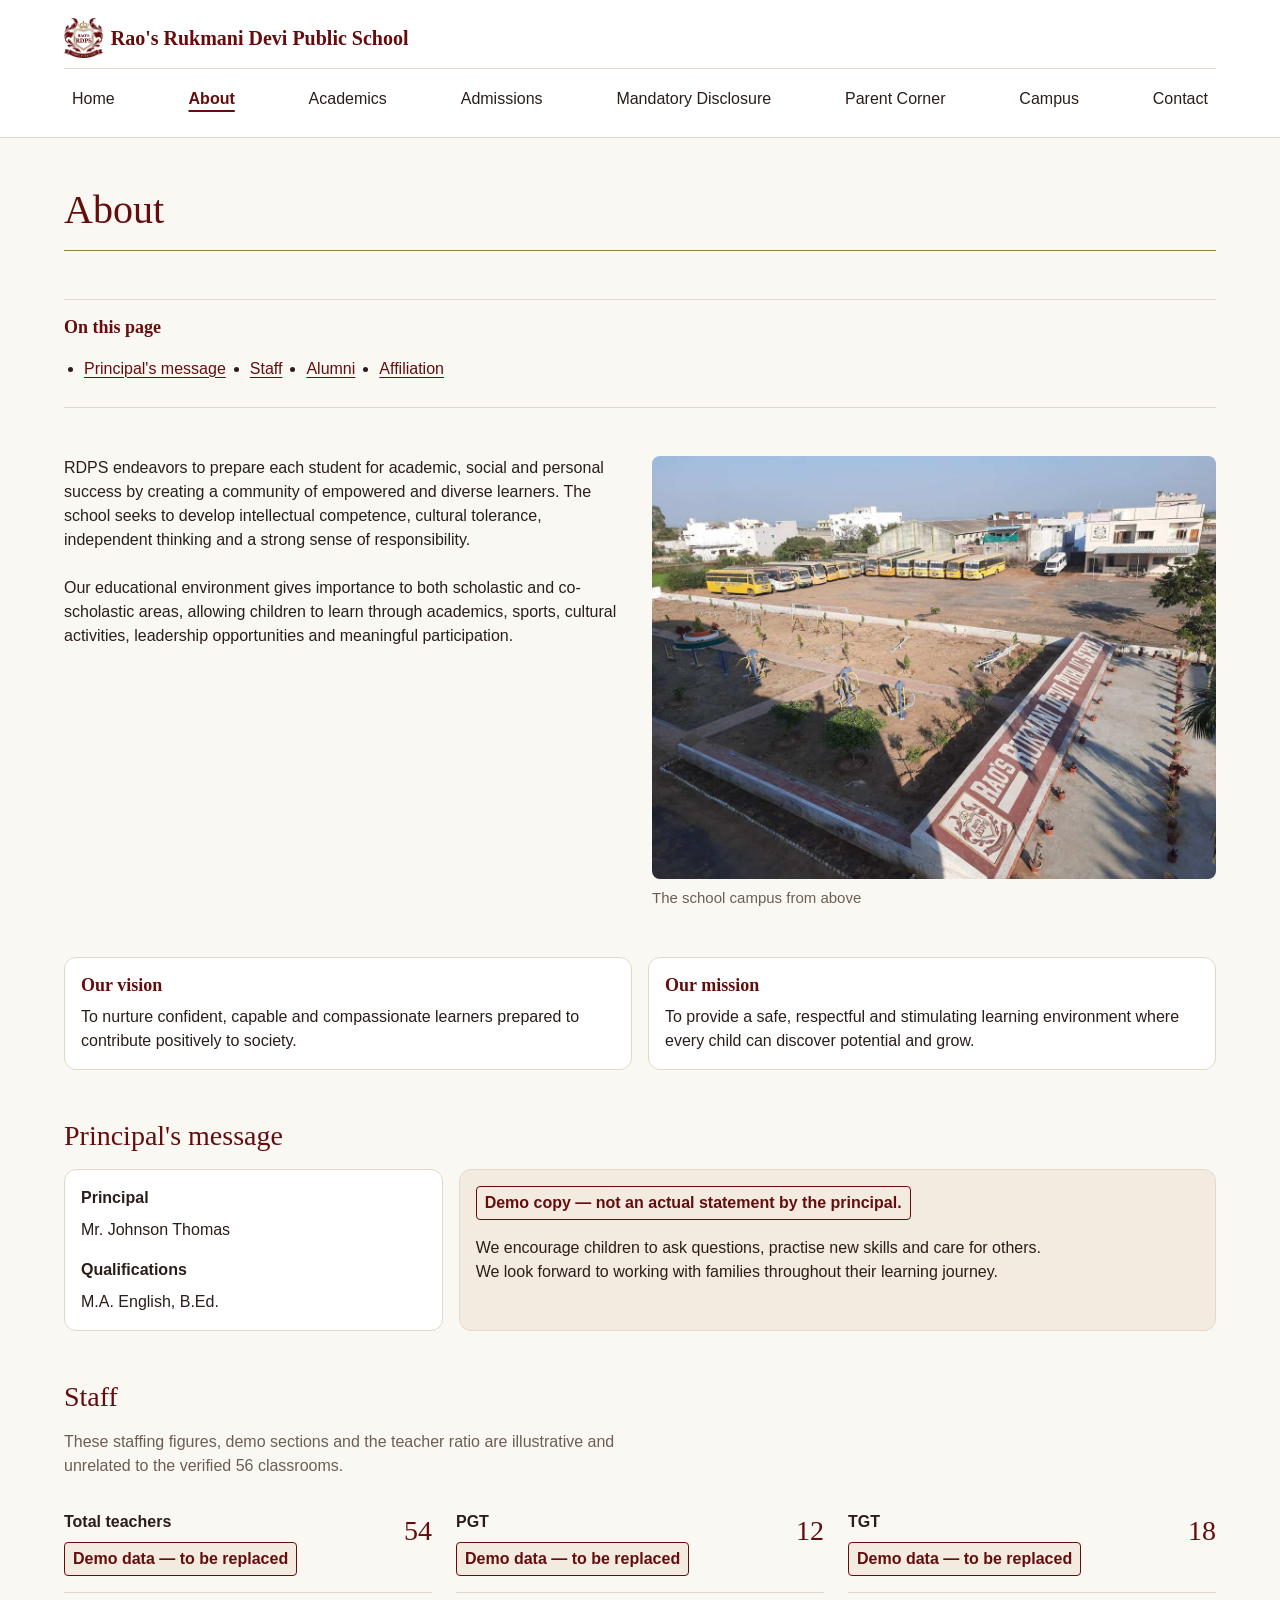
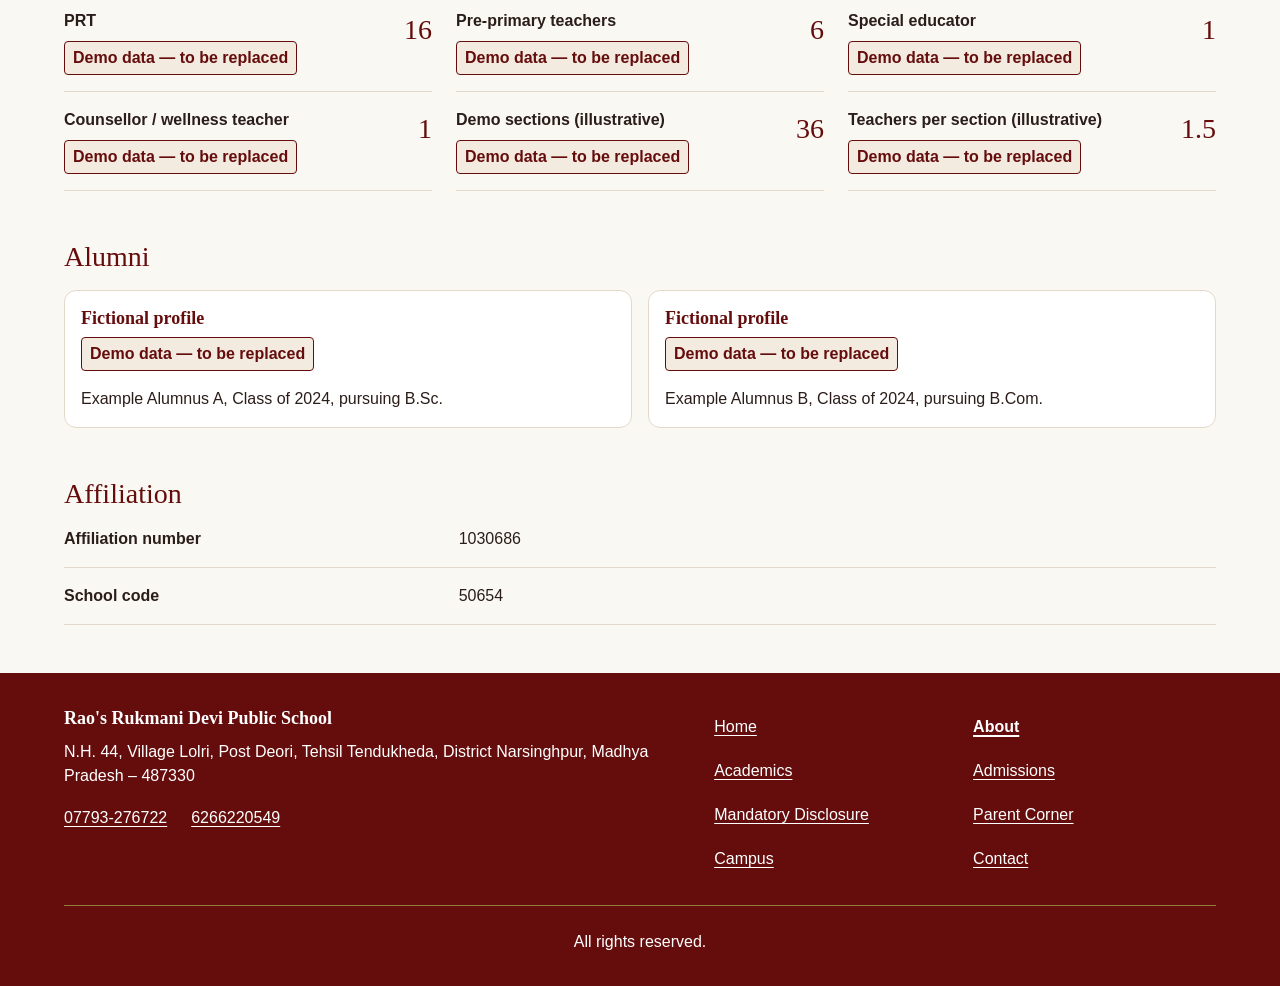
==== commit 010b2938: "Publish Cody demo: all 7 review chunks (labels, enquiry, Home/About, fees/calendar, disclosure/TC, n" ====
--- a/about.html
+++ b/about.html
@@ -4,7 +4,9 @@
   <meta charset="utf-8">
   <meta name="viewport" content="width=device-width, initial-scale=1">
   <meta name="color-scheme" content="light">
-  <title></title>
+  <title>Rao's Rukmani Devi Public School — About</title>
+  <meta name="description" content="Read about our philosophy, the principal&#x27;s message, staff, alumni and CBSE affiliation.">
+  <meta name="robots" content="noindex">
   <link rel="stylesheet" href="styles.css">
   <script src="site-content.js" defer></script>
   <script src="site-config.js" defer></script>
@@ -12,7 +14,16 @@
 </head>
 <body data-page="about">
   <header id="site-header" class="site-header"></header>
-  <main id="main-content" class="site-main" tabindex="-1"></main>
+  <main id="main-content" class="site-main" tabindex="-1">
+    <noscript>
+      <div class="container page-shell noscript-fallback">
+        <p>Rao's Rukmani Devi Public School</p>
+        <h1>About</h1>
+        <p>This page needs JavaScript. Please enable JavaScript or call the school for help.</p>
+        <p>Phone: <a href="tel:+917793276722">07793-276722</a> or <a href="tel:+916266220549">6266220549</a>.</p>
+      </div>
+    </noscript>
+  </main>
   <footer id="site-footer" class="site-footer"></footer>
 </body>
 </html>
--- a/styles.css
+++ b/styles.css
@@ -7,7 +7,7 @@
   font-size: 16px;
   -webkit-text-size-adjust: 100%;
   color-scheme: light;
-  scroll-padding-top: 6rem;
+  scroll-padding-top: var(--header-height, 6rem);
 }
 
 body {
@@ -29,6 +29,7 @@
 
 button,
 input,
+select,
 textarea {
   font: inherit;
 }
@@ -189,6 +190,7 @@
   display: inline-flex;
   align-items: center;
   justify-content: center;
+  gap: 0.5rem;
   min-width: 44px;
   min-height: 44px;
   padding: 0.5rem;
@@ -196,6 +198,7 @@
   border-radius: 0.5rem;
   background: var(--surface);
   color: var(--primary);
+  white-space: nowrap;
 }
 
 .menu-button:hover {
@@ -249,6 +252,45 @@
 .site-main {
   flex: 1;
   min-width: 0;
+}
+
+.site-main [id] {
+  scroll-margin-top: 1rem;
+}
+
+.noscript-fallback {
+  background: #faf8f3;
+  color: #2b1d1a;
+}
+
+.noscript-fallback h1,
+.noscript-fallback a {
+  color: #650d0d;
+}
+
+.page-navigation {
+  border-block: 1px solid var(--border);
+  padding-block: 1rem;
+}
+
+.page-navigation-heading {
+  font-size: 1.125rem;
+  font-weight: 700;
+}
+
+.page-navigation-list {
+  display: flex;
+  flex-wrap: wrap;
+  gap: 0 1.5rem;
+  margin: 0.5rem 0 0;
+  padding-left: 1.25rem;
+}
+
+.page-navigation-list a {
+  display: inline-flex;
+  align-items: center;
+  min-height: 44px;
+  padding-block: 0.5rem;
 }
 
 .page-shell {
@@ -300,6 +342,56 @@
 
 .hero-tagline {
   max-width: 58ch;
+}
+
+.school-codes {
+  display: flex;
+  flex-wrap: wrap;
+  justify-content: center;
+  gap: 0.25rem 1.5rem;
+  color: var(--muted);
+}
+
+.hero-actions {
+  display: flex;
+  flex-wrap: wrap;
+  gap: 0.75rem;
+  width: 100%;
+  max-width: 34rem;
+}
+
+.hero-actions .button {
+  flex: 1 1 14rem;
+}
+
+.stats-strip {
+  border-block: 1px solid var(--border);
+  padding-block: 1rem;
+}
+
+.stats-grid {
+  display: grid;
+  grid-template-columns: repeat(2, minmax(0, 1fr));
+  gap: 1.5rem 1rem;
+}
+
+.stat-item {
+  display: flex;
+  flex-direction: column;
+  gap: 0.25rem;
+  text-align: center;
+}
+
+.stat-label {
+  font-weight: 400;
+}
+
+.stat-value {
+  order: -1;
+  color: var(--primary);
+  font-family: Georgia, "Iowan Old Style", "Times New Roman", serif;
+  font-size: 1.375rem;
+  line-height: 1.25;
 }
 
 .card,
@@ -369,8 +461,35 @@
   color: var(--primaryHover);
 }
 
+.contact-actions {
+  display: flex;
+  flex-wrap: wrap;
+  gap: 0.75rem;
+  width: 100%;
+  max-width: 26rem;
+}
+
+.contact-actions .button {
+  flex: 1 1 8rem;
+  width: auto;
+}
+
+.phone-links {
+  display: flex;
+  flex-wrap: wrap;
+  gap: 0.25rem 1.5rem;
+  margin: 0;
+  padding: 0;
+  list-style: none;
+}
+
+.phone-links a {
+  white-space: nowrap;
+}
+
 .card-grid,
-.quick-grid {
+.quick-grid,
+.pathway-grid {
   display: grid;
   gap: 1rem;
 }
@@ -417,10 +536,89 @@
   color: var(--primary);
 }
 
+.about-intro,
+.principal-layout {
+  display: grid;
+  gap: 1rem;
+}
+
+.photo-layout,
+.photo-copy,
+.stages-layout,
+.photo-grid {
+  display: grid;
+  align-items: start;
+  gap: 1.5rem;
+}
+
+.photo-layout > *,
+.stages-layout > *,
+.photo-grid > * {
+  min-width: 0;
+}
+
+.school-photo {
+  min-width: 0;
+  margin: 0;
+  break-inside: avoid;
+}
+
+.school-photo img {
+  width: 100%;
+  height: auto;
+  border-radius: 0.5rem;
+}
+
+.school-photo figcaption {
+  margin-top: 0.5rem;
+  color: var(--muted);
+  font-size: 0.9375rem;
+  overflow-wrap: anywhere;
+}
+
+.card-with-photo .school-photo {
+  margin-top: 1rem;
+}
+
+.facility-photos {
+  margin-top: 1.5rem;
+}
+
 .principal-details {
   display: grid;
+  align-content: start;
   gap: 0.5rem;
-  margin-block: 1rem;
+}
+
+.principal-details dd + dt {
+  margin-top: 0.5rem;
+}
+
+.staff-list {
+  display: grid;
+  column-gap: 1.5rem;
+}
+
+.staff-list .data-row,
+.staff-list .data-row:first-child {
+  grid-template-columns: minmax(0, 1fr) auto;
+  align-content: start;
+  gap: 1rem;
+  padding-block: 1rem;
+}
+
+.staff-list dd {
+  color: var(--primary);
+  font-family: Georgia, "Iowan Old Style", "Times New Roman", serif;
+  font-size: 1.75rem;
+}
+
+.staff-list .demo-badge {
+  margin-bottom: 0;
+}
+
+.stream-alternative {
+  margin-top: 1rem;
 }
 
 dt {
@@ -463,6 +661,7 @@
 }
 
 .enquiry-section,
+.tc-lookup-section,
 .contact-details {
   width: 100%;
   max-width: 48rem;
@@ -473,9 +672,39 @@
   color: var(--muted);
 }
 
-.enquiry-form {
+.demo-label,
+.demo-badge {
+  width: fit-content;
+  max-width: 100%;
+  border: 1px solid currentColor;
+  border-radius: 0.25rem;
+  padding: 0.25rem 0.5rem;
+  background: var(--soft);
+  color: var(--primary);
+  font-family: -apple-system, "Segoe UI", Roboto, "Helvetica Neue", Arial, sans-serif;
+  font-size: 1rem;
+  font-weight: 600;
+  line-height: 1.5;
+  overflow-wrap: anywhere;
+}
+
+.demo-label {
+  margin-bottom: 1rem;
+}
+
+.demo-badge {
+  display: block;
+  margin-block: 0.5rem;
+}
+
+.enquiry-form,
+.tc-lookup-form {
   display: grid;
   gap: 1rem;
+}
+
+.tc-lookup-result:not(:empty) {
+  margin-top: 1rem;
 }
 
 .field {
@@ -489,6 +718,7 @@
 }
 
 .field input,
+.field select,
 .field textarea {
   width: 100%;
   min-width: 0;
@@ -534,7 +764,7 @@
   background: var(--surface);
 }
 
-.disclosure-section summary {
+.disclosure-section > summary {
   display: flex;
   align-items: center;
   justify-content: space-between;
@@ -546,15 +776,15 @@
   list-style: none;
 }
 
-.disclosure-section summary::-webkit-details-marker {
+.disclosure-section > summary::-webkit-details-marker {
   display: none;
 }
 
-.disclosure-section summary::marker {
+.disclosure-section > summary::marker {
   content: "";
 }
 
-.disclosure-section summary:hover {
+.disclosure-section > summary:hover {
   background: var(--soft);
 }
 
@@ -595,6 +825,24 @@
   border-bottom: 0;
 }
 
+.document-record > summary {
+  min-height: 44px;
+  padding-block: 0.5rem;
+  color: var(--primary);
+  text-decoration: underline;
+  text-underline-offset: 0.2em;
+}
+
+.document-record-content {
+  display: grid;
+  gap: 0.5rem;
+  margin-top: 0.5rem;
+}
+
+.document-record-id {
+  font-weight: 600;
+}
+
 .table-box {
   width: 100%;
   min-width: 0;
@@ -611,12 +859,14 @@
   text-align: left;
 }
 
-.calendar-table {
-  min-width: 24rem;
-}
-
+.calendar-table,
 .fee-table {
-  min-width: 34rem;
+  table-layout: fixed;
+  overflow-wrap: anywhere;
+}
+
+.calendar-table th:first-child {
+  width: 36%;
 }
 
 .data-table th,
@@ -640,18 +890,59 @@
 }
 
 .site-footer {
-  padding: 1.5rem;
+  padding-block: 2rem;
   background: var(--primary);
   color: var(--surface);
+}
+
+.footer-inner {
+  display: grid;
+  gap: 1.5rem;
+}
+
+.site-footer a {
+  color: inherit;
+}
+
+.site-footer :focus-visible {
+  outline-color: var(--surface);
+}
+
+.footer-school-name {
+  font-family: Georgia, "Iowan Old Style", "Times New Roman", serif;
+  font-size: 1.125rem;
+  font-weight: 700;
+}
+
+.footer-address {
+  margin-top: 0.5rem;
+  font-style: normal;
+}
+
+.footer-address .phone-links {
+  margin-top: 0.5rem;
+}
+
+.footer-links {
+  display: grid;
+  grid-template-columns: repeat(2, minmax(0, 1fr));
+  gap: 0 1rem;
+  margin: 0;
+  padding: 0;
+  list-style: none;
+}
+
+.footer-links [aria-current="page"] {
+  font-weight: 700;
+  text-decoration-thickness: 2px;
+}
+
+.footer-copyright {
+  grid-column: 1 / -1;
+  max-width: none;
+  border-top: 1px solid var(--accent);
+  padding-top: 1.5rem;
   text-align: center;
-}
-
-.footer-inner {
-  padding: 0;
-}
-
-.footer-inner p {
-  max-width: none;
 }
 
 @media (min-width: 48rem) {
@@ -677,12 +968,28 @@
     font-size: 1.25rem;
   }
 
-  .two-column {
+  .two-column,
+  .pathway-grid,
+  .staff-list,
+  .photo-layout {
     grid-template-columns: repeat(2, minmax(0, 1fr));
   }
 
+  .card-with-photo {
+    grid-row: span 3;
+  }
+
+  .stats-grid {
+    grid-template-columns: repeat(4, minmax(0, 1fr));
+  }
+
+  .principal-layout {
+    grid-template-columns: minmax(0, 1fr) minmax(0, 2fr);
+  }
+
   .three-column,
-  .quick-grid {
+  .quick-grid,
+  .photo-grid {
     grid-template-columns: repeat(3, minmax(0, 1fr));
   }
 
@@ -698,6 +1005,11 @@
   .data-row {
     grid-template-columns: minmax(0, 1fr) minmax(0, 2fr);
     gap: 1rem;
+  }
+
+  .tc-lookup-form {
+    grid-template-columns: minmax(0, 1fr) auto;
+    align-items: end;
   }
 
   .resource-links,
@@ -707,13 +1019,14 @@
   }
 
   .footer-inner {
-    padding: 0;
+    grid-template-columns: minmax(0, 1.2fr) minmax(0, 1fr);
+    column-gap: 3rem;
   }
 }
 
 @media (min-width: 64rem) {
-  html {
-    scroll-padding-top: 10rem;
+  .stages-layout {
+    grid-template-columns: minmax(0, 2fr) minmax(0, 1fr);
   }
 
   .header-inner {
@@ -735,4 +1048,47 @@
   .nav-link {
     white-space: nowrap;
   }
-}
+
+  .pathway-grid {
+    grid-template-columns: repeat(4, minmax(0, 1fr));
+  }
+
+  .staff-list {
+    grid-template-columns: repeat(3, minmax(0, 1fr));
+  }
+}
+
+@media print {
+  .site-header {
+    position: static;
+  }
+
+  .disclosure-action {
+    display: none;
+  }
+
+  .demo-label,
+  .demo-badge {
+    display: block !important;
+    background: white;
+    color: black;
+    border-color: black;
+    break-inside: avoid;
+    break-after: avoid;
+  }
+
+  .disclosure-section > summary,
+  .document-record > summary,
+  .section-heading {
+    break-after: avoid;
+  }
+
+  .data-row {
+    break-inside: avoid;
+  }
+
+  .disclosure-section::details-content,
+  .document-record::details-content {
+    content-visibility: visible;
+  }
+}
